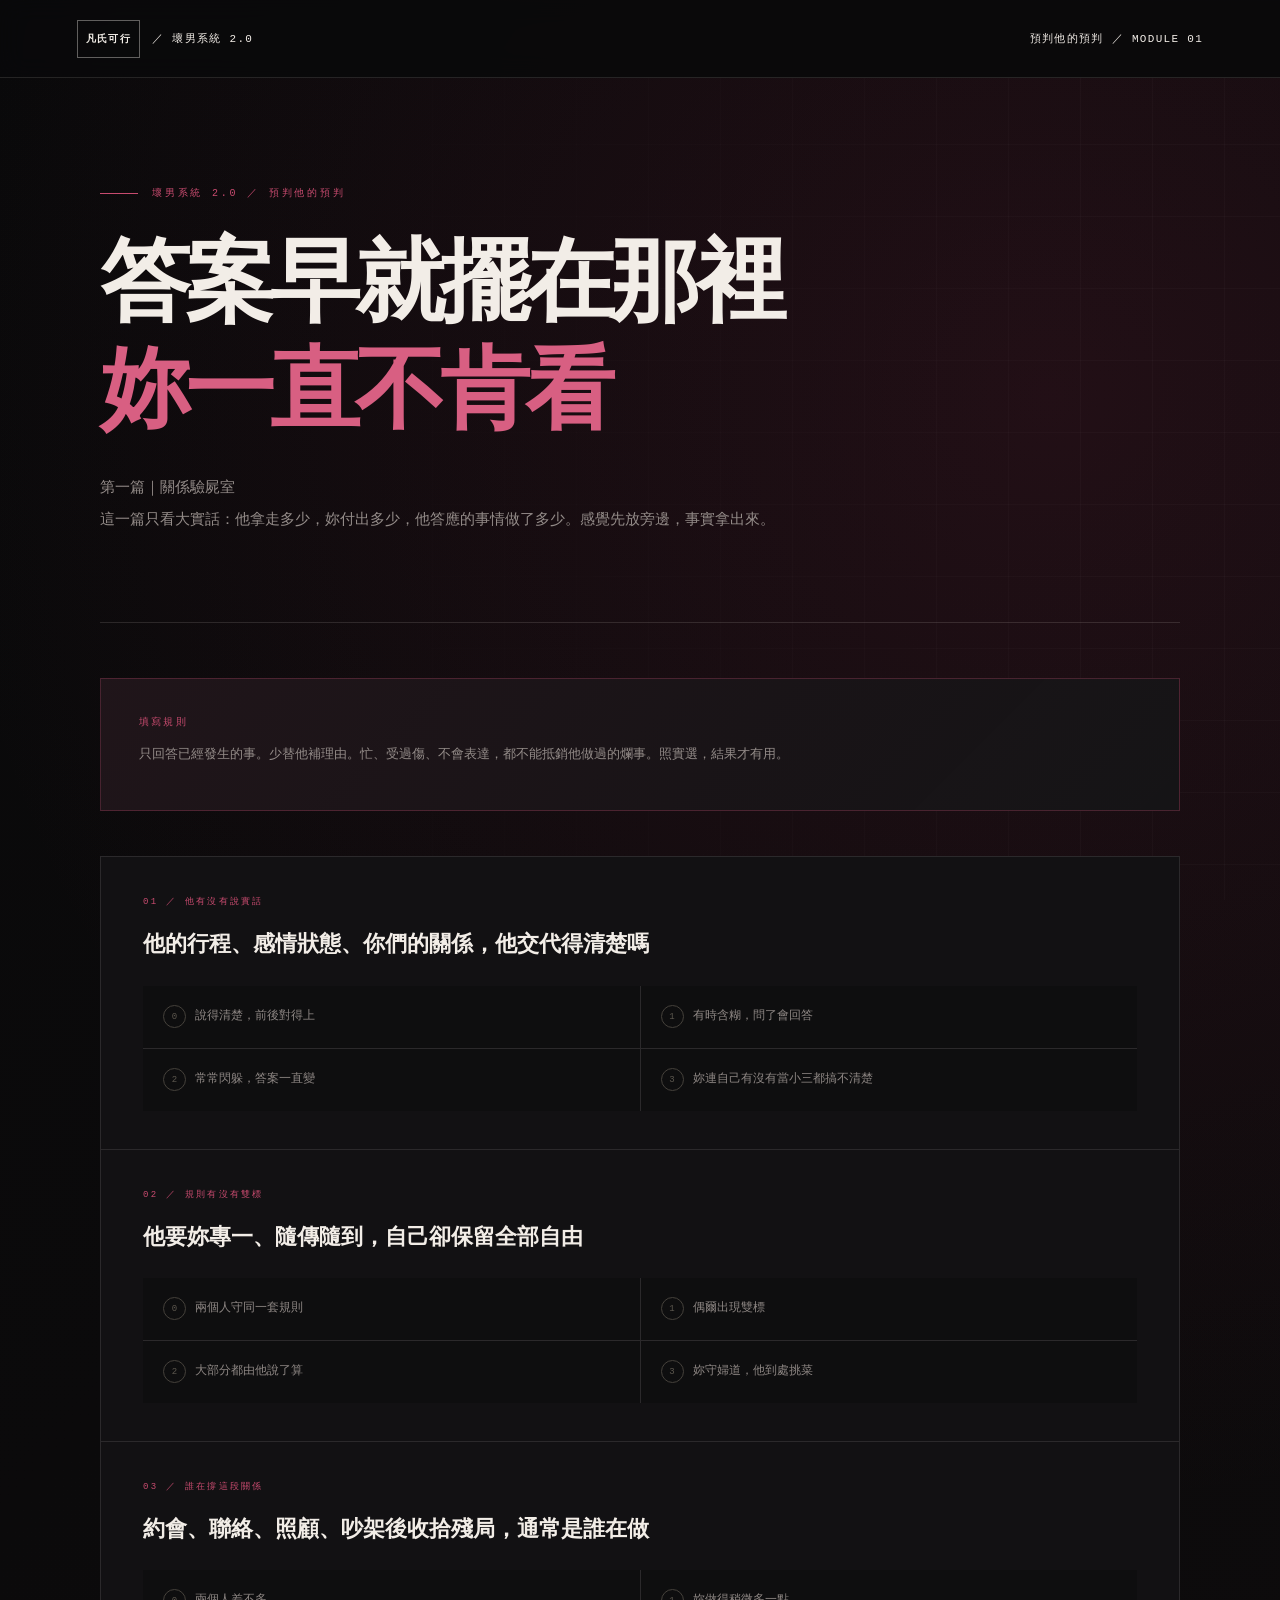
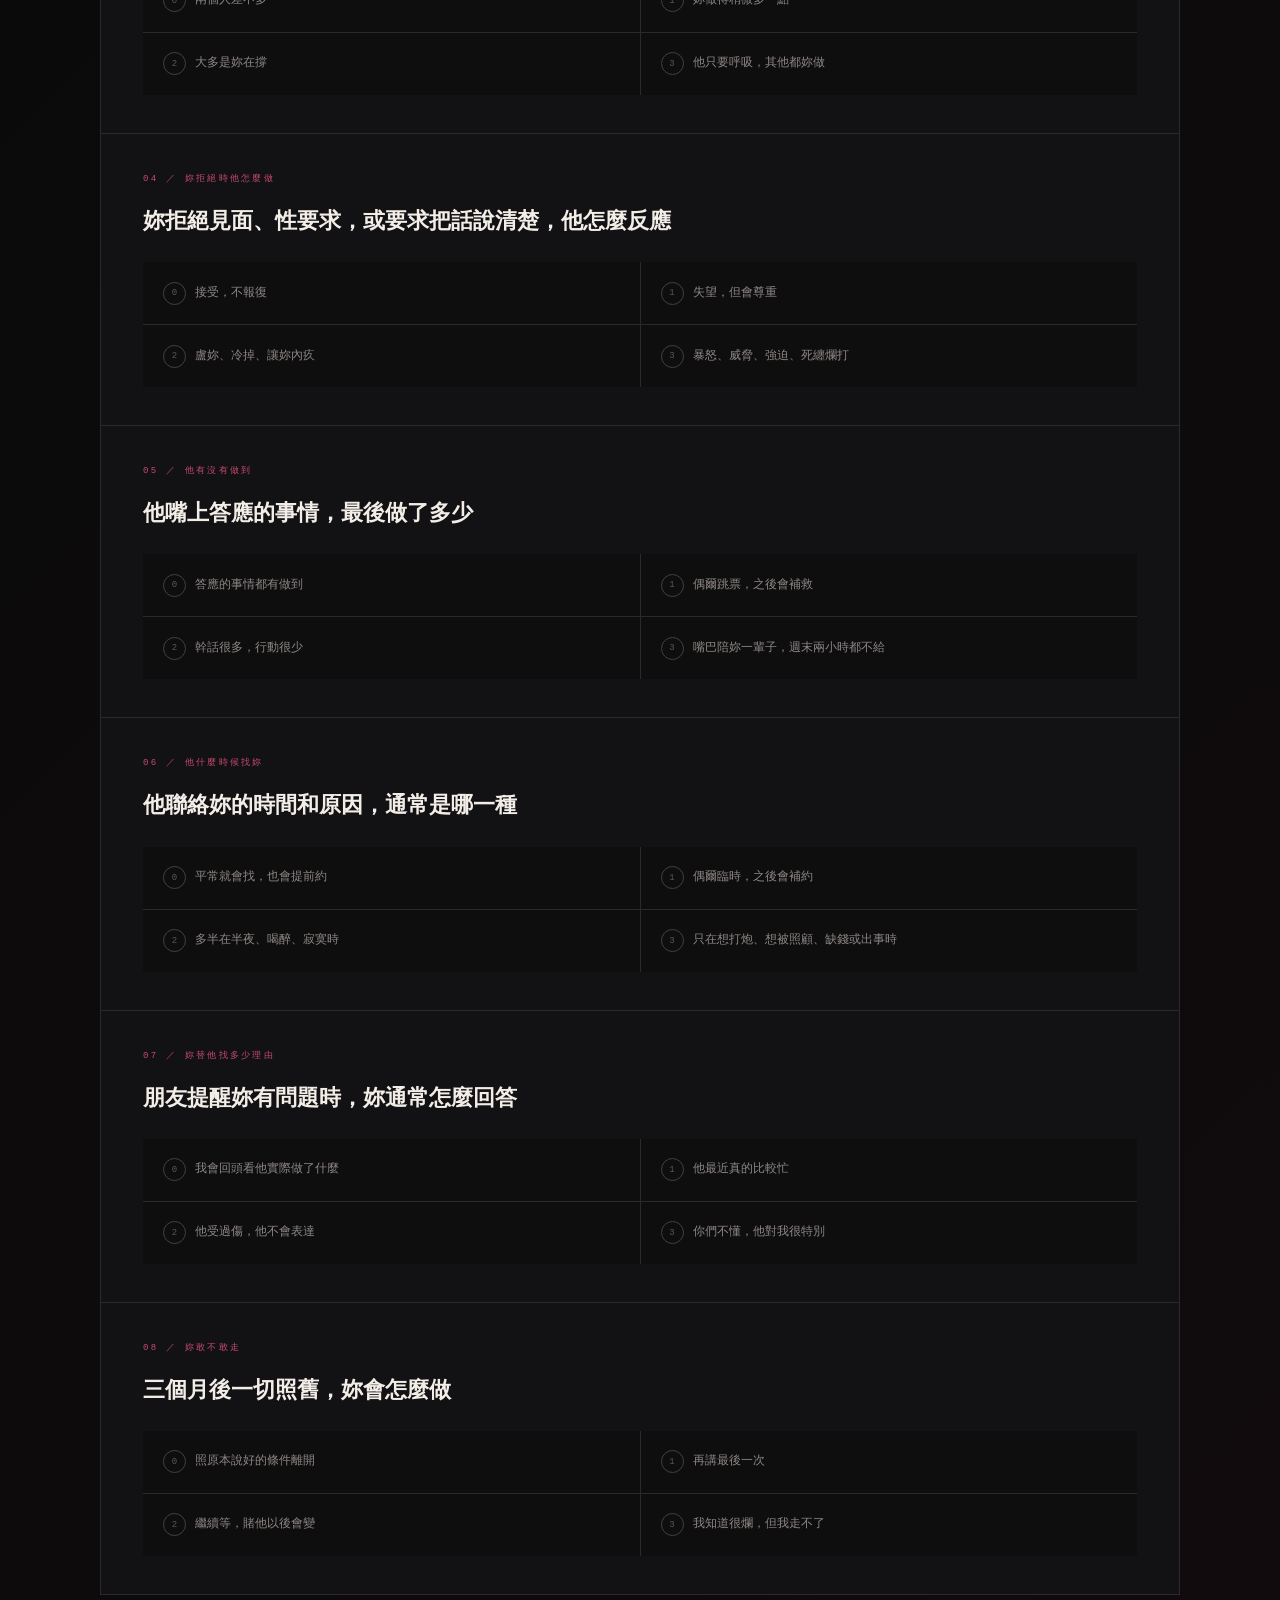
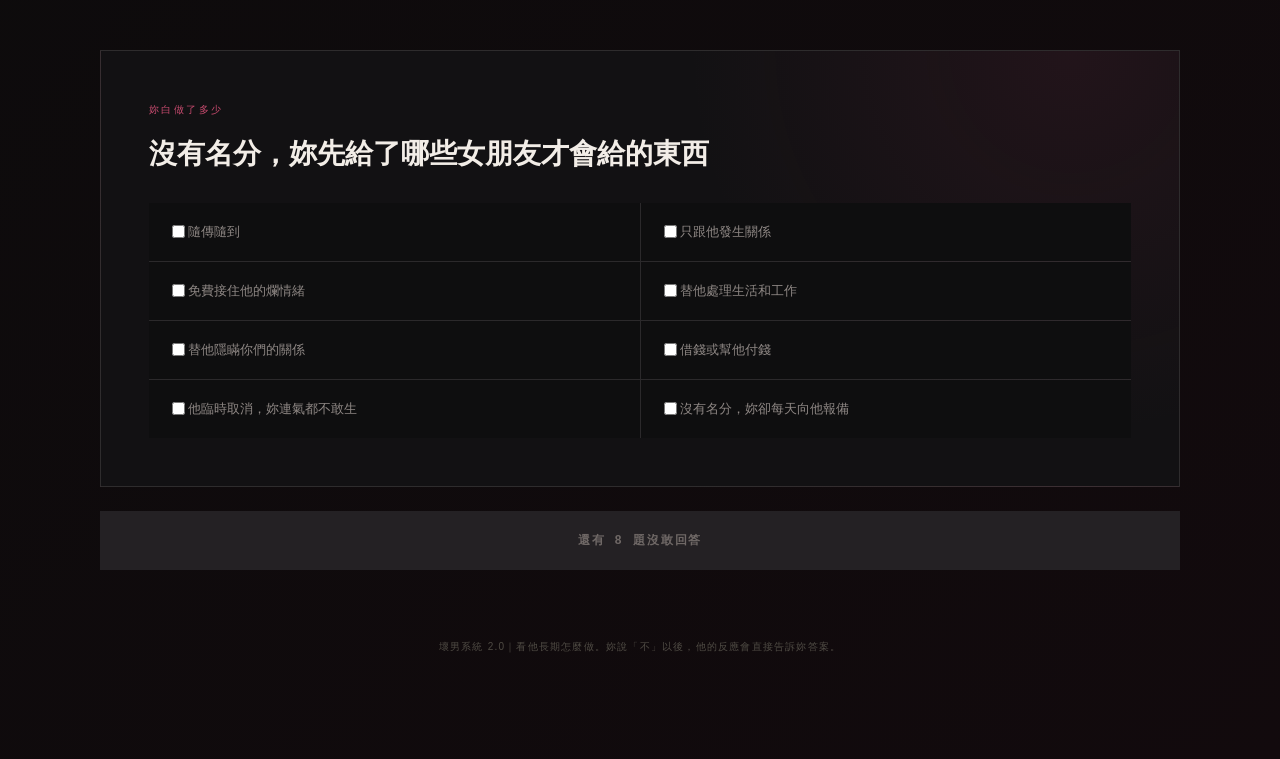
==== lesson-01/index.html @ 3e16510d "Publish 壞男系統 2.0 ten-course site" ====
<!doctype html><html lang="zh-Hant"><head><meta charset="utf-8"><meta name="viewport" content="width=device-width,initial-scale=1"><title>壞男系統 2.0｜預判他的預判｜第一篇關係驗屍室</title><link id="blackGoldTheme" rel="stylesheet" href="壞男系統2.0_黑金主視覺.css"><script defer src="壞男系統2.0_套用主視覺.js"></script><script defer src="壞男系統2.0_凡氏最終診斷.js"></script><script defer src="壞男系統2.0_截圖修正.js"></script><style>
:root{--b:#080808;--c:#111;--w:#eeeae0;--g:#7b766d;--y:#e0b83f;--l:#302d27}*{box-sizing:border-box}body{margin:0;background:radial-gradient(circle at 90% 0,#24200f 0,transparent 25%),var(--b);color:var(--w);font-family:Arial,'Noto Sans TC',sans-serif}.top{height:60px;border-bottom:1px solid var(--l);display:flex;justify-content:space-between;align-items:center;padding:0 5vw;font:11px monospace}.top b{color:var(--y)}.wrap{width:min(820px,92vw);margin:auto;padding:70px 0}.ey{font:10px monospace;color:var(--y);letter-spacing:.2em}.hero h1{font-size:clamp(42px,8vw,78px);line-height:1;margin:18px 0}.hero h1 span{color:var(--y)}.hero p{color:var(--g);line-height:1.9;max-width:650px}.rule{border:1px solid #4a4025;background:#15130c;padding:18px;margin:35px 0}.rule b{font:10px monospace;color:var(--y)}.rule p{color:#958e81;font-size:13px;line-height:1.8}.q{border:1px solid var(--l);background:#0e0d0b;padding:22px;margin:12px 0}.qh{font:10px monospace;color:var(--y)}.q h3{font-size:17px;line-height:1.6}.opts{display:grid;grid-template-columns:1fr 1fr;gap:8px}.opts button{border:1px solid var(--l);background:#141310;color:#817b71;padding:13px;text-align:left;cursor:pointer}.opts button.on{border-color:var(--y);background:#1c190f;color:var(--w)}.opts i{font:9px monospace;color:#5d584f;margin-right:9px}.supply{border:1px solid var(--l);background:var(--c);padding:24px;margin-top:24px}.supply small{font:10px monospace;color:var(--y)}.checks{display:grid;grid-template-columns:1fr 1fr;gap:8px}.checks label{border:1px solid var(--l);padding:12px;color:#817b71;font-size:13px}.checks label.on{border-color:#8d7227;color:var(--w);background:#1a170e}input{accent-color:var(--y)}#submit{width:100%;padding:17px;border:0;background:var(--y);font:bold 12px monospace;margin-top:18px;cursor:pointer}#submit:disabled{background:#292722;color:#666}.report{display:none;border:1px solid #4c4228;margin-top:30px}.score{display:grid;grid-template-columns:210px 1fr}.score>div{padding:28px}.score>div+div{border-left:1px solid var(--l)}.score small,.verdict small{font:9px monospace;color:var(--y)}.score b{font:64px monospace}.score b i{font-size:12px;color:#666}.score h2{font-size:28px;margin:8px 0}.score p{color:#8d867a;line-height:1.8}.table{padding:20px}.row{display:grid;grid-template-columns:1fr 80px 2fr;padding:11px 0;border-bottom:1px solid #27241f;font-size:12px;color:#817b71}.row b{color:var(--w)}.row strong{color:var(--y)}.verdict{border-top:1px solid var(--l);background:#17140c;padding:28px}.verdict p{font-size:20px;font-weight:bold;line-height:1.7}.again{width:100%;padding:14px;background:none;border:1px solid var(--y);color:var(--y);cursor:pointer}.foot{text-align:center;color:#4f4b44;font-size:10px;padding:45px 0}@media(max-width:650px){.opts,.checks,.score{grid-template-columns:1fr}.score>div+div{border-left:0;border-top:1px solid var(--l)}.row{grid-template-columns:80px 55px 1fr}.wrap{padding-top:45px}}
</style></head><body><header class="top"><div><b>凡氏可行</b> ／ 壞男系統 2.0</div><div>預判他的預判 ／ MODULE 01</div></header><main class="wrap"><section class="hero"><div class="ey">壞男系統 2.0 ／ 預判他的預判</div><h1>答案早就擺在那裡<br><span>妳一直不肯看</span></h1><p>第一篇｜關係驗屍室<br>這一篇只看大實話：他拿走多少，妳付出多少，他答應的事情做了多少。感覺先放旁邊，事實拿出來。</p></section><div class="rule"><b>填寫規則</b><p>只回答已經發生的事。少替他補理由。忙、受過傷、不會表達，都不能抵銷他做過的爛事。照實選，結果才有用。</p></div><div id="questions"></div><section class="supply"><small>妳白做了多少</small><h3>沒有名分，妳先給了哪些女朋友才會給的東西</h3><div class="checks" id="checks"></div></section><button id="submit" disabled>還有 8 題沒敢回答</button><section class="report" id="report"><div class="score"><div><small>妳在這段關係吃虧的程度</small><br><b id="total"></b></div><div><small>最後結果</small><h2 id="level"></h2><p id="summary"></p></div></div><div class="table" id="table"></div><div class="verdict"><small>凡氏判決</small><p id="verdict"></p></div><button class="again" onclick="location.reload()">重新測一次</button></section><div class="foot">壞男系統 2.0｜看他長期怎麼做。妳說「不」以後，他的反應會直接告訴妳答案。</div></main><script>
const Q=[['他有沒有說實話','他的行程、感情狀態、你們的關係，他交代得清楚嗎',['說得清楚，前後對得上','有時含糊，問了會回答','常常閃躲，答案一直變','妳連自己有沒有當小三都搞不清楚']],['規則有沒有雙標','他要妳專一、隨傳隨到，自己卻保留全部自由',['兩個人守同一套規則','偶爾出現雙標','大部分都由他說了算','妳守婦道，他到處挑菜']],['誰在撐這段關係','約會、聯絡、照顧、吵架後收拾殘局，通常是誰在做',['兩個人差不多','妳做得稍微多一點','大多是妳在撐','他只要呼吸，其他都妳做']],['妳拒絕時他怎麼做','妳拒絕見面、性要求，或要求把話說清楚，他怎麼反應',['接受，不報復','失望，但會尊重','盧妳、冷掉、讓妳內疚','暴怒、威脅、強迫、死纏爛打']],['他有沒有做到','他嘴上答應的事情，最後做了多少',['答應的事情都有做到','偶爾跳票，之後會補救','幹話很多，行動很少','嘴巴陪妳一輩子，週末兩小時都不給']],['他什麼時候找妳','他聯絡妳的時間和原因，通常是哪一種',['平常就會找，也會提前約','偶爾臨時，之後會補約','多半在半夜、喝醉、寂寞時','只在想打炮、想被照顧、缺錢或出事時']],['妳替他找多少理由','朋友提醒妳有問題時，妳通常怎麼回答',['我會回頭看他實際做了什麼','他最近真的比較忙','他受過傷，他不會表達','你們不懂，他對我很特別']],['妳敢不敢走','三個月後一切照舊，妳會怎麼做',['照原本說好的條件離開','再講最後一次','繼續等，賭他以後會變','我知道很爛，但我走不了']]];
const S=['隨傳隨到','只跟他發生關係','免費接住他的爛情緒','替他處理生活和工作','替他隱瞞你們的關係','借錢或幫他付錢','他臨時取消，妳連氣都不敢生','沒有名分，妳卻每天向他報備'],A=Array(8).fill(-1),C=Array(8).fill(false);const qe=document.querySelector('#questions');Q.forEach((q,i)=>{let x=document.createElement('section');x.className='q';x.innerHTML=`<div class="qh">0${i+1} ／ ${q[0]}</div><h3>${q[1]}</h3><div class="opts">${q[2].map((o,j)=>`<button data-i="${i}" data-v="${j}"><i>${j}</i>${o}</button>`).join('')}</div>`;qe.append(x)});document.querySelectorAll('.opts button').forEach(b=>b.onclick=()=>{let i=+b.dataset.i;A[i]=+b.dataset.v;b.parentElement.querySelectorAll('button').forEach(x=>x.classList.remove('on'));b.classList.add('on');ready()});const ce=document.querySelector('#checks');S.forEach((s,i)=>{let l=document.createElement('label');l.innerHTML=`<input type="checkbox"> ${s}`;l.querySelector('input').onchange=e=>{C[i]=e.target.checked;l.classList.toggle('on',C[i])};ce.append(l)});function ready(){let n=A.filter(x=>x<0).length,bt=document.querySelector('#submit');bt.disabled=n>0;bt.textContent=n?`還有 ${n} 題沒敢回答`:'看結果，別再替他圓 →'}document.querySelector('#submit').onclick=()=>{let t=A.reduce((a,b)=>a+b,0)+C.filter(Boolean).length,L=t>=25?['妳已經被吃乾抹淨','他拿走女朋友能給的全部，責任一毛都沒付。妳每天累得像條狗，他偶爾回一句想妳，妳又繼續幹白工。']:t>=17?['妳吃了很多虧','他已經習慣妳會退、會等、會原諒。妳再不收手，他只會拿得更多。']:t>=9?['問題已經很明顯','妳還有機會停下來。下一次他又開空頭支票，直接看他做了什麼。']:['目前還算正常','兩個人的付出目前接近。繼續看長期行動，別因為幾次表現好就把判斷力交出去。'];total.innerHTML=t+'<i> / 32</i>';level.textContent=L[0];summary.textContent=L[1];table.innerHTML='<div class="row"><span>妳要看的事情</span><span>分數</span><span>直接講</span></div>'+Q.map((q,i)=>`<div class="row"><b>${q[0]}</b><strong>${A[i]} / 3</strong><span>${['目前沒有明顯問題','有問題，繼續看他怎麼做','同樣的爛事已經重複發生','情況很嚴重，別再吞'][A[i]]}</span></div>`).join('')+`<div class="row"><b>妳白做的事</b><strong>${C.filter(Boolean).length} / 8</strong><span>${C.filter(Boolean).length<2?'目前付出還算克制':C.filter(Boolean).length<5?'妳已經做了不少白工':'妳把女朋友該做的全包了，他連男朋友的責任都懶得裝'}</span></div>`;verdict.textContent=t>=17?'他已經知道妳再不爽也會留下。妳的底線每退一次，他就多拿一點。最後被榨乾的人是妳，他照樣拍拍屁股去找下一個。':'現在還來得及。盯著他的長期行動。偶爾對妳好幾天，抵不了他長期把妳晾在旁邊。';report.style.display='block';report.scrollIntoView({behavior:'smooth'})};
</script></body></html>
---- lesson-01/壞男系統2.0_黑金主視覺.css ----
:root{--b:#070707;--c:#111112;--w:#eee8df;--g:#918a86;--y:#d2a928;--l:rgba(255,255,255,.13)}body{background:radial-gradient(circle at 78% 12%,rgba(210,169,40,.13),transparent 28%),linear-gradient(90deg,#050505,#080808 68%,#0c0a05);font-family:Arial,"Noto Sans TC","PingFang TC",sans-serif}body:before{content:"";position:fixed;inset:0;pointer-events:none;background:linear-gradient(rgba(255,255,255,.022) 1px,transparent 1px),linear-gradient(90deg,rgba(255,255,255,.022) 1px,transparent 1px);background-size:72px 72px;mask-image:linear-gradient(90deg,transparent 15%,#000 90%)}.top{position:relative;z-index:2;height:78px;padding:0 6vw;border-color:rgba(255,255,255,.12);letter-spacing:.12em;background:rgba(7,7,7,.82);backdrop-filter:blur(12px)}.top b{display:inline-grid;place-items:center;width:38px;height:38px;margin-right:12px;border:1px solid rgba(255,255,255,.4);color:var(--w);font-family:"Noto Serif TC","Songti TC",serif;font-size:10px}.wrap{position:relative;z-index:1;width:min(1080px,90vw);padding:105px 0}.hero{min-height:440px;display:flex;flex-direction:column;justify-content:center;border-bottom:1px solid var(--l);padding-bottom:85px;margin-bottom:55px}.ey{display:flex;align-items:center;gap:14px;color:#a49d98;letter-spacing:.28em}.ey:before{content:"";width:38px;height:1px;background:var(--y)}.hero h1{max-width:900px;margin:28px 0;font-family:"Noto Serif TC","Songti TC","Times New Roman",serif;font-size:clamp(56px,7vw,94px);font-weight:500;letter-spacing:-.055em;line-height:1.2}.hero p{max-width:720px;margin:0;color:#8f8884;font-size:15px;line-height:2.1}.rule{margin:0 0 45px;padding:32px 38px;border-color:rgba(210,169,40,.3);background:radial-gradient(circle at 0 0,rgba(210,169,40,.1),transparent 45%),#0d0d0e}.rule b{letter-spacing:.22em}.q{position:relative;margin:0;border-color:var(--l);border-bottom:0;padding:38px 42px;background:#101011}.q:last-child{border-bottom:1px solid var(--l)}.q:hover{background:#131314}.qh{font-size:9px;letter-spacing:.25em}.q h3{max-width:730px;margin:18px 0 24px;font-family:"Noto Serif TC","Songti TC",serif;font-size:22px;font-weight:500}.opts{gap:1px;background:var(--l)}.opts button{min-height:62px;border:0;background:#0d0d0e;padding:17px 20px;font-size:12px;line-height:1.55}.opts button:hover{background:#191816;color:#d5cec4}.opts button.on{outline:1px solid var(--y);outline-offset:-1px;background:linear-gradient(135deg,#201b0e,#12110e);color:#fff}.opts i{display:inline-grid;place-items:center;width:23px;height:23px;border:1px solid #45413b;border-radius:50%}.supply{margin-top:55px;padding:48px;border-color:var(--l);background:radial-gradient(circle at 90% 0,rgba(210,169,40,.1),transparent 32%),#101011}.supply small{letter-spacing:.24em}.supply h3{margin:18px 0 30px;font-family:"Noto Serif TC","Songti TC",serif;font-size:28px;font-weight:500}.checks{gap:1px;background:var(--l)}.checks label{min-height:58px;display:flex;align-items:center;border:0;background:#0c0c0d;padding:16px 19px}.checks label.on{outline:1px solid var(--y);outline-offset:-1px;background:#1a170d}#submit{margin-top:24px;padding:21px;background:#b48e1e;color:#fff;letter-spacing:.16em;transition:.25s}#submit:not(:disabled):hover{background:#d2a928;transform:translateY(-2px);box-shadow:0 18px 55px rgba(210,169,40,.2)}.report{margin-top:70px;border-color:rgba(210,169,40,.35);background:radial-gradient(circle at 85% 10%,rgba(210,169,40,.1),transparent 32%),#0c0c0d;box-shadow:0 35px 100px rgba(0,0,0,.5)}.score{grid-template-columns:300px 1fr}.score>div{padding:52px}.score>div+div{border-color:var(--l)}.score b{display:block;margin-top:17px;font-family:"Times New Roman",serif;font-size:84px;font-weight:400}.score h2{font-family:"Noto Serif TC","Songti TC",serif;font-size:38px;font-weight:500}.table{padding:30px 50px}.row{padding:16px 0;border-color:var(--l);font-size:13px}.verdict{padding:48px 52px;border-color:rgba(210,169,40,.28);background:#17140c}.verdict p{max-width:850px;margin-bottom:0;font-family:"Noto Serif TC","Songti TC",serif;font-size:25px;font-weight:500;line-height:1.8}.again{padding:19px;border-color:rgba(255,255,255,.25);color:#c8c0b5;letter-spacing:.14em}.again:hover{background:#eee8df;color:#111}.foot{padding:70px 0 0;letter-spacing:.12em}@media(max-width:650px){.top{height:66px;padding:0 18px}.top b{width:32px;height:32px}.top div:last-child{font-size:8px}.wrap{width:91vw;padding:62px 0}.hero{min-height:360px;padding-bottom:55px}.hero h1{font-size:47px}.hero p{font-size:13px}.rule,.q,.supply{padding:26px 22px}.q h3{font-size:19px}.score{grid-template-columns:1fr}.score>div{padding:32px}.table{padding:20px}.verdict{padding:32px 25px}.verdict p{font-size:21px}}
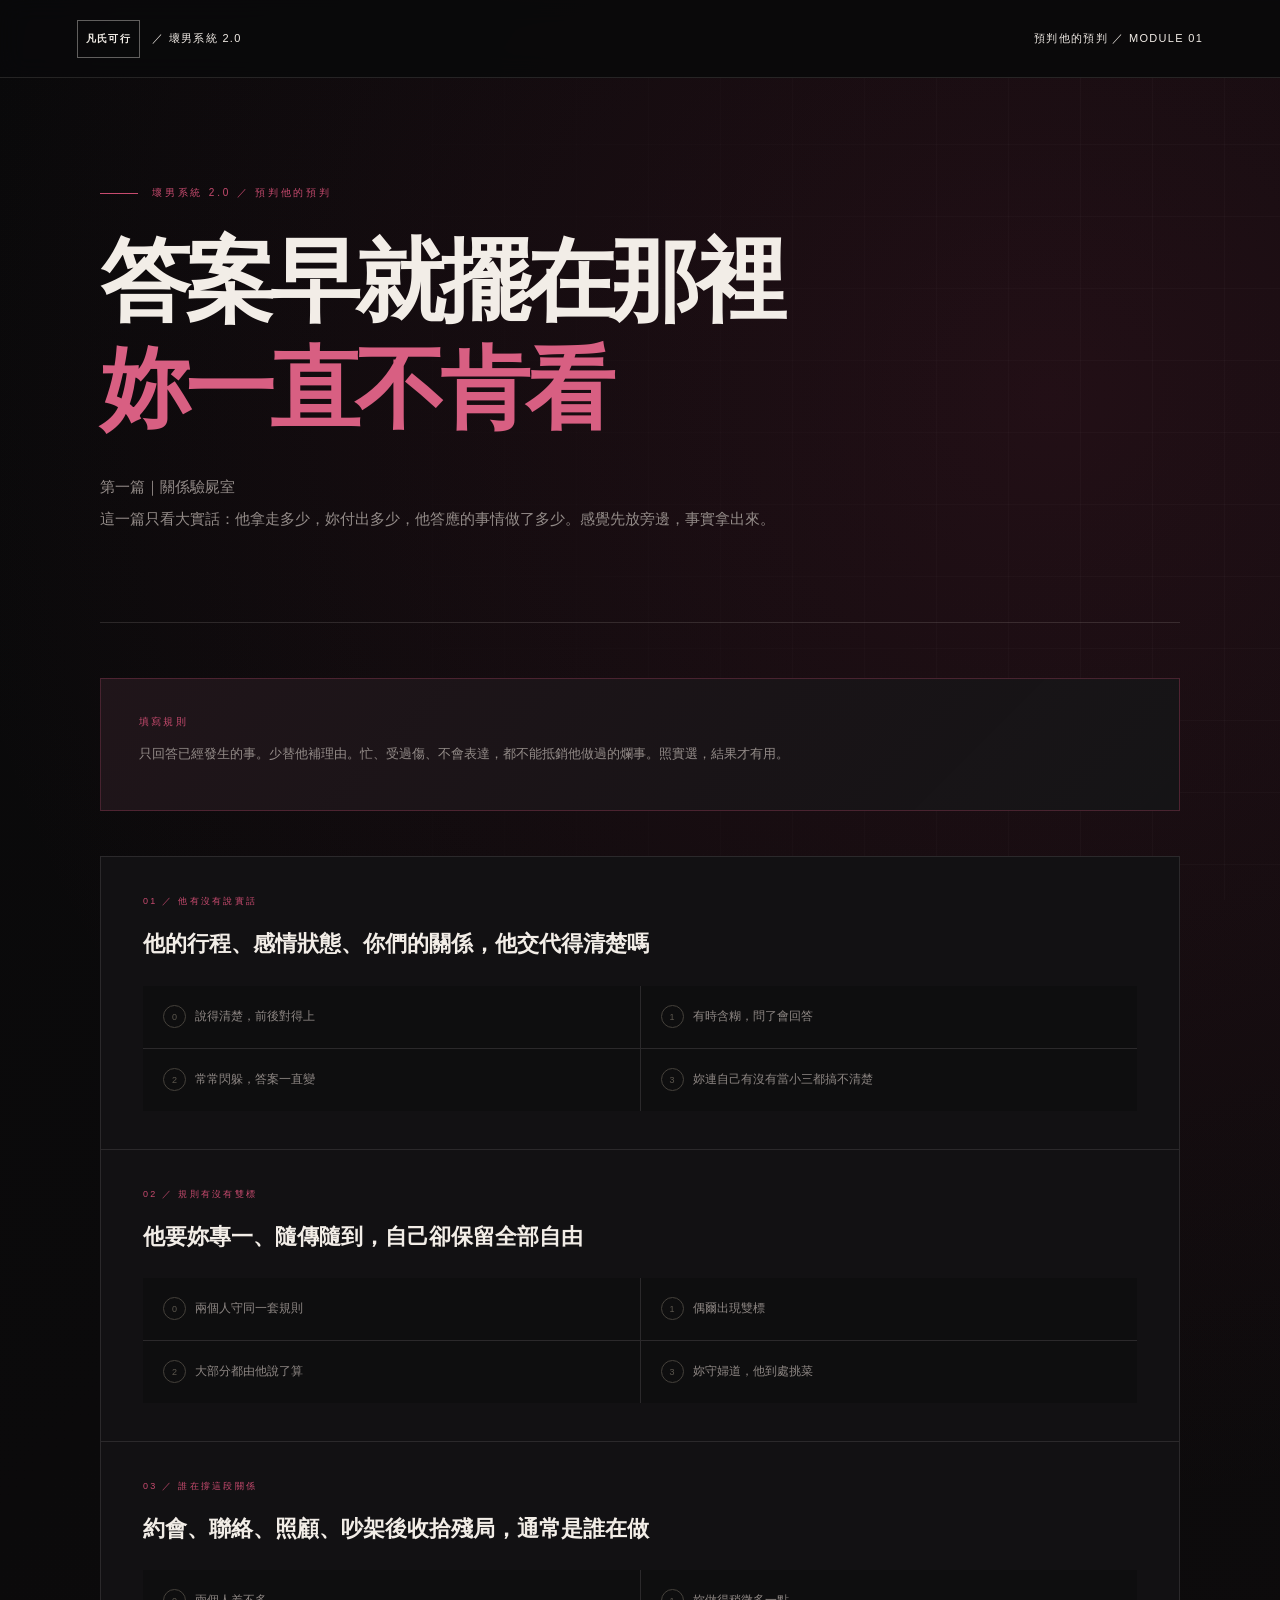
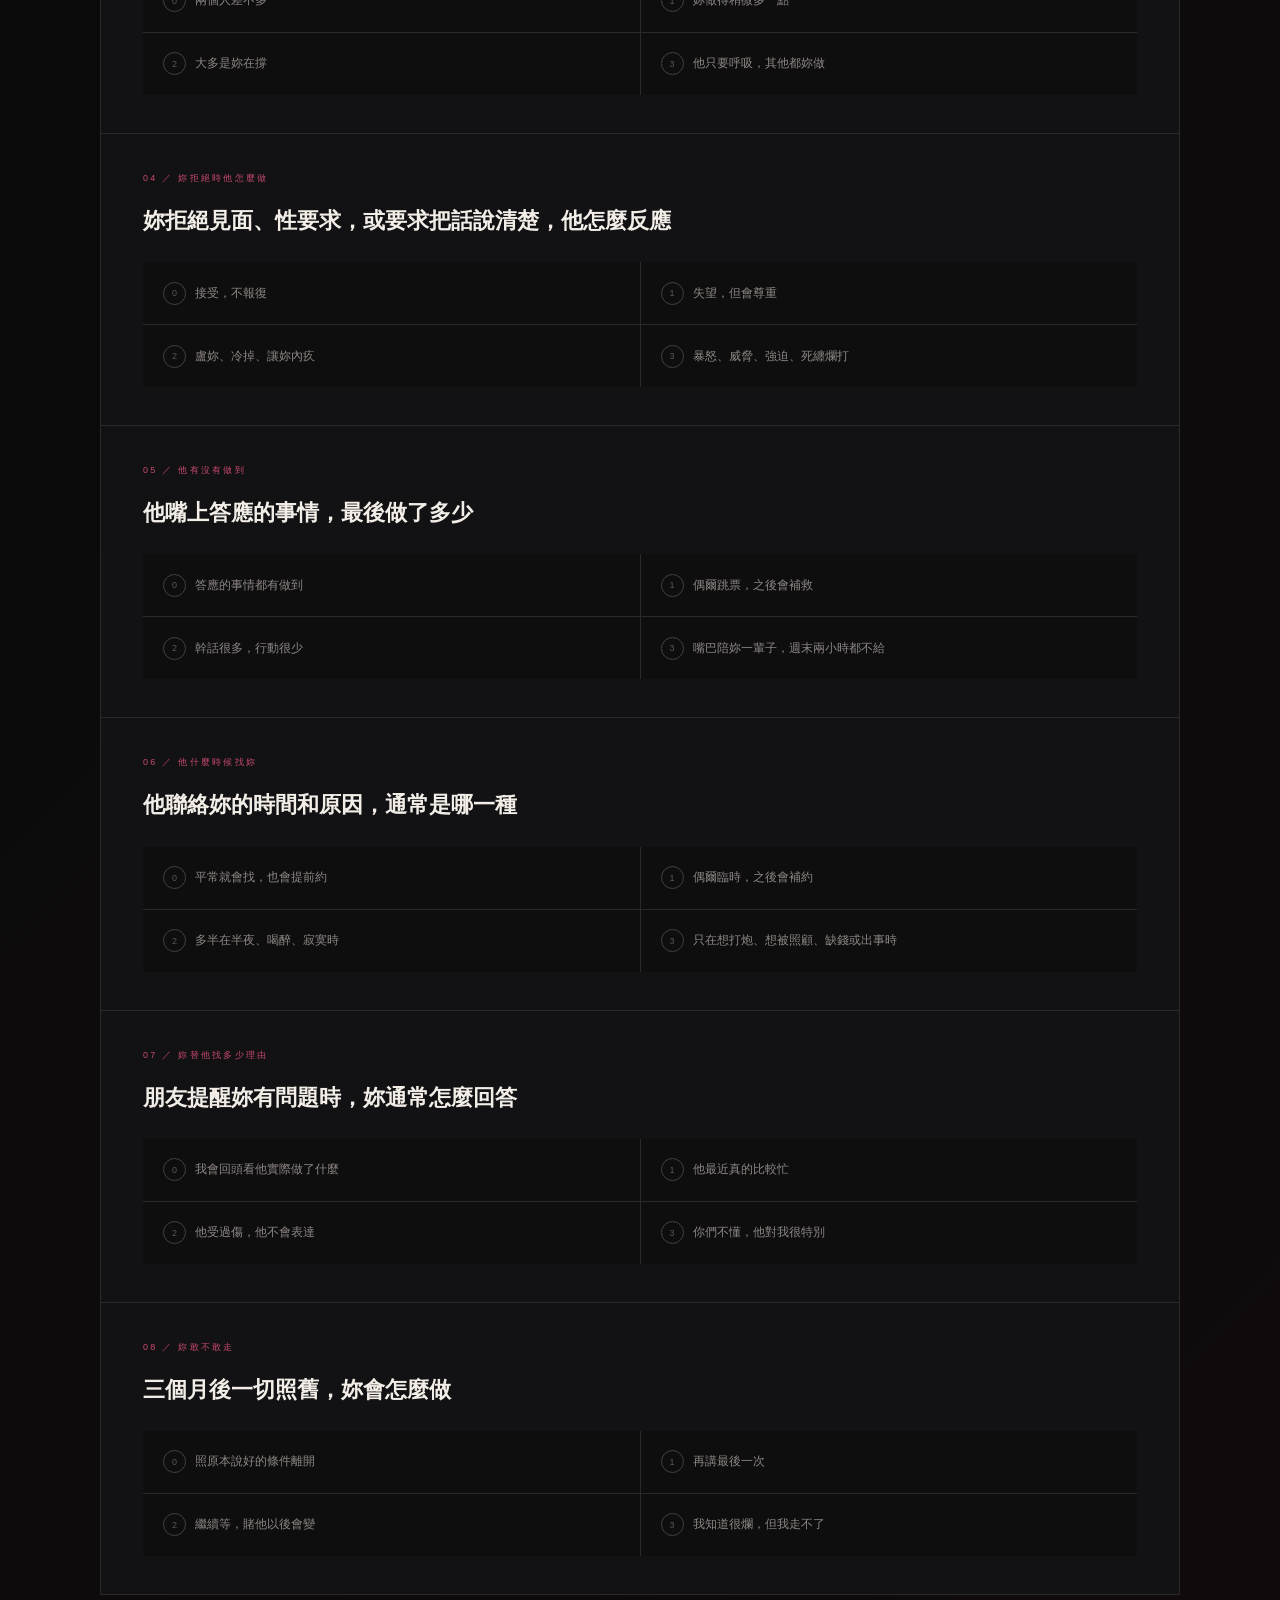
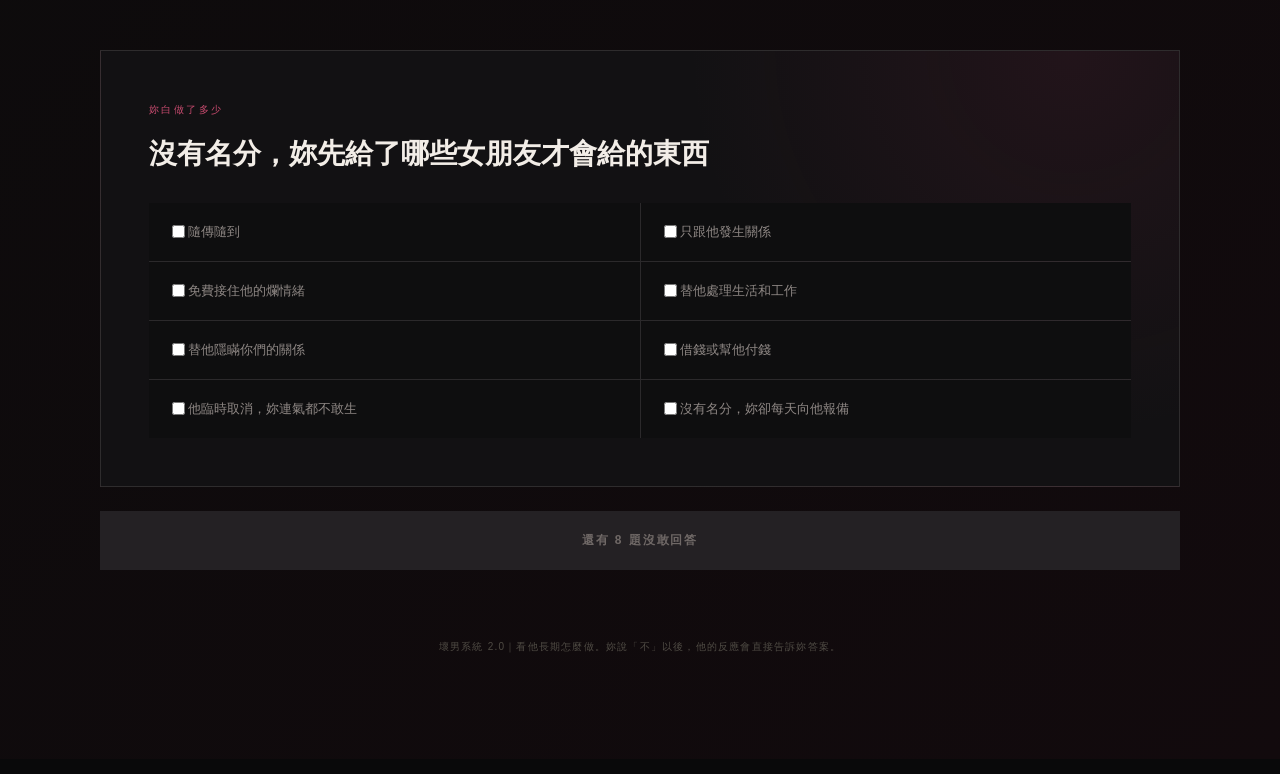
==== commit 109d476a: "Bust mobile font stylesheet cache" ====
--- a/lesson-01/index.html
+++ b/lesson-01/index.html
@@ -1,4 +1,4 @@
-<!doctype html><html lang="zh-Hant"><head><meta charset="utf-8"><meta name="viewport" content="width=device-width,initial-scale=1"><title>壞男系統 2.0｜預判他的預判｜第一篇關係驗屍室</title><link id="blackGoldTheme" rel="stylesheet" href="壞男系統2.0_黑金主視覺.css"><script defer src="壞男系統2.0_套用主視覺.js"></script><script defer src="壞男系統2.0_凡氏最終診斷.js"></script><script defer src="壞男系統2.0_截圖修正.js"></script><style>
+<!doctype html><html lang="zh-Hant"><head><meta charset="utf-8"><meta name="viewport" content="width=device-width,initial-scale=1"><title>壞男系統 2.0｜預判他的預判｜第一篇關係驗屍室</title><link id="blackGoldTheme" rel="stylesheet" href="壞男系統2.0_黑金主視覺.css?v=20260719-2"><script defer src="壞男系統2.0_套用主視覺.js"></script><script defer src="壞男系統2.0_凡氏最終診斷.js"></script><script defer src="壞男系統2.0_截圖修正.js"></script><style>
 :root{--b:#080808;--c:#111;--w:#eeeae0;--g:#7b766d;--y:#e0b83f;--l:#302d27}*{box-sizing:border-box}body{margin:0;background:radial-gradient(circle at 90% 0,#24200f 0,transparent 25%),var(--b);color:var(--w);font-family:Arial,'Noto Sans TC',sans-serif}.top{height:60px;border-bottom:1px solid var(--l);display:flex;justify-content:space-between;align-items:center;padding:0 5vw;font:11px monospace}.top b{color:var(--y)}.wrap{width:min(820px,92vw);margin:auto;padding:70px 0}.ey{font:10px monospace;color:var(--y);letter-spacing:.2em}.hero h1{font-size:clamp(42px,8vw,78px);line-height:1;margin:18px 0}.hero h1 span{color:var(--y)}.hero p{color:var(--g);line-height:1.9;max-width:650px}.rule{border:1px solid #4a4025;background:#15130c;padding:18px;margin:35px 0}.rule b{font:10px monospace;color:var(--y)}.rule p{color:#958e81;font-size:13px;line-height:1.8}.q{border:1px solid var(--l);background:#0e0d0b;padding:22px;margin:12px 0}.qh{font:10px monospace;color:var(--y)}.q h3{font-size:17px;line-height:1.6}.opts{display:grid;grid-template-columns:1fr 1fr;gap:8px}.opts button{border:1px solid var(--l);background:#141310;color:#817b71;padding:13px;text-align:left;cursor:pointer}.opts button.on{border-color:var(--y);background:#1c190f;color:var(--w)}.opts i{font:9px monospace;color:#5d584f;margin-right:9px}.supply{border:1px solid var(--l);background:var(--c);padding:24px;margin-top:24px}.supply small{font:10px monospace;color:var(--y)}.checks{display:grid;grid-template-columns:1fr 1fr;gap:8px}.checks label{border:1px solid var(--l);padding:12px;color:#817b71;font-size:13px}.checks label.on{border-color:#8d7227;color:var(--w);background:#1a170e}input{accent-color:var(--y)}#submit{width:100%;padding:17px;border:0;background:var(--y);font:bold 12px monospace;margin-top:18px;cursor:pointer}#submit:disabled{background:#292722;color:#666}.report{display:none;border:1px solid #4c4228;margin-top:30px}.score{display:grid;grid-template-columns:210px 1fr}.score>div{padding:28px}.score>div+div{border-left:1px solid var(--l)}.score small,.verdict small{font:9px monospace;color:var(--y)}.score b{font:64px monospace}.score b i{font-size:12px;color:#666}.score h2{font-size:28px;margin:8px 0}.score p{color:#8d867a;line-height:1.8}.table{padding:20px}.row{display:grid;grid-template-columns:1fr 80px 2fr;padding:11px 0;border-bottom:1px solid #27241f;font-size:12px;color:#817b71}.row b{color:var(--w)}.row strong{color:var(--y)}.verdict{border-top:1px solid var(--l);background:#17140c;padding:28px}.verdict p{font-size:20px;font-weight:bold;line-height:1.7}.again{width:100%;padding:14px;background:none;border:1px solid var(--y);color:var(--y);cursor:pointer}.foot{text-align:center;color:#4f4b44;font-size:10px;padding:45px 0}@media(max-width:650px){.opts,.checks,.score{grid-template-columns:1fr}.score>div+div{border-left:0;border-top:1px solid var(--l)}.row{grid-template-columns:80px 55px 1fr}.wrap{padding-top:45px}}
 </style></head><body><header class="top"><div><b>凡氏可行</b> ／ 壞男系統 2.0</div><div>預判他的預判 ／ MODULE 01</div></header><main class="wrap"><section class="hero"><div class="ey">壞男系統 2.0 ／ 預判他的預判</div><h1>答案早就擺在那裡<br><span>妳一直不肯看</span></h1><p>第一篇｜關係驗屍室<br>這一篇只看大實話：他拿走多少，妳付出多少，他答應的事情做了多少。感覺先放旁邊，事實拿出來。</p></section><div class="rule"><b>填寫規則</b><p>只回答已經發生的事。少替他補理由。忙、受過傷、不會表達，都不能抵銷他做過的爛事。照實選，結果才有用。</p></div><div id="questions"></div><section class="supply"><small>妳白做了多少</small><h3>沒有名分，妳先給了哪些女朋友才會給的東西</h3><div class="checks" id="checks"></div></section><button id="submit" disabled>還有 8 題沒敢回答</button><section class="report" id="report"><div class="score"><div><small>妳在這段關係吃虧的程度</small><br><b id="total"></b></div><div><small>最後結果</small><h2 id="level"></h2><p id="summary"></p></div></div><div class="table" id="table"></div><div class="verdict"><small>凡氏判決</small><p id="verdict"></p></div><button class="again" onclick="location.reload()">重新測一次</button></section><div class="foot">壞男系統 2.0｜看他長期怎麼做。妳說「不」以後，他的反應會直接告訴妳答案。</div></main><script>
 const Q=[['他有沒有說實話','他的行程、感情狀態、你們的關係，他交代得清楚嗎',['說得清楚，前後對得上','有時含糊，問了會回答','常常閃躲，答案一直變','妳連自己有沒有當小三都搞不清楚']],['規則有沒有雙標','他要妳專一、隨傳隨到，自己卻保留全部自由',['兩個人守同一套規則','偶爾出現雙標','大部分都由他說了算','妳守婦道，他到處挑菜']],['誰在撐這段關係','約會、聯絡、照顧、吵架後收拾殘局，通常是誰在做',['兩個人差不多','妳做得稍微多一點','大多是妳在撐','他只要呼吸，其他都妳做']],['妳拒絕時他怎麼做','妳拒絕見面、性要求，或要求把話說清楚，他怎麼反應',['接受，不報復','失望，但會尊重','盧妳、冷掉、讓妳內疚','暴怒、威脅、強迫、死纏爛打']],['他有沒有做到','他嘴上答應的事情，最後做了多少',['答應的事情都有做到','偶爾跳票，之後會補救','幹話很多，行動很少','嘴巴陪妳一輩子，週末兩小時都不給']],['他什麼時候找妳','他聯絡妳的時間和原因，通常是哪一種',['平常就會找，也會提前約','偶爾臨時，之後會補約','多半在半夜、喝醉、寂寞時','只在想打炮、想被照顧、缺錢或出事時']],['妳替他找多少理由','朋友提醒妳有問題時，妳通常怎麼回答',['我會回頭看他實際做了什麼','他最近真的比較忙','他受過傷，他不會表達','你們不懂，他對我很特別']],['妳敢不敢走','三個月後一切照舊，妳會怎麼做',['照原本說好的條件離開','再講最後一次','繼續等，賭他以後會變','我知道很爛，但我走不了']]];
--- a/lesson-01/壞男系統2.0_黑金主視覺.css
+++ b/lesson-01/壞男系統2.0_黑金主視覺.css
@@ -1 +1,5 @@
+@import url("https://fonts.googleapis.com/css2?family=Noto+Sans+TC:wght@400;500;600;700;900&family=Noto+Serif+TC:wght@600;700;900&display=swap");
 :root{--b:#070707;--c:#111112;--w:#eee8df;--g:#918a86;--y:#d2a928;--l:rgba(255,255,255,.13)}body{background:radial-gradient(circle at 78% 12%,rgba(210,169,40,.13),transparent 28%),linear-gradient(90deg,#050505,#080808 68%,#0c0a05);font-family:Arial,"Noto Sans TC","PingFang TC",sans-serif}body:before{content:"";position:fixed;inset:0;pointer-events:none;background:linear-gradient(rgba(255,255,255,.022) 1px,transparent 1px),linear-gradient(90deg,rgba(255,255,255,.022) 1px,transparent 1px);background-size:72px 72px;mask-image:linear-gradient(90deg,transparent 15%,#000 90%)}.top{position:relative;z-index:2;height:78px;padding:0 6vw;border-color:rgba(255,255,255,.12);letter-spacing:.12em;background:rgba(7,7,7,.82);backdrop-filter:blur(12px)}.top b{display:inline-grid;place-items:center;width:38px;height:38px;margin-right:12px;border:1px solid rgba(255,255,255,.4);color:var(--w);font-family:"Noto Serif TC","Songti TC",serif;font-size:10px}.wrap{position:relative;z-index:1;width:min(1080px,90vw);padding:105px 0}.hero{min-height:440px;display:flex;flex-direction:column;justify-content:center;border-bottom:1px solid var(--l);padding-bottom:85px;margin-bottom:55px}.ey{display:flex;align-items:center;gap:14px;color:#a49d98;letter-spacing:.28em}.ey:before{content:"";width:38px;height:1px;background:var(--y)}.hero h1{max-width:900px;margin:28px 0;font-family:"Noto Serif TC","Songti TC","Times New Roman",serif;font-size:clamp(56px,7vw,94px);font-weight:500;letter-spacing:-.055em;line-height:1.2}.hero p{max-width:720px;margin:0;color:#8f8884;font-size:15px;line-height:2.1}.rule{margin:0 0 45px;padding:32px 38px;border-color:rgba(210,169,40,.3);background:radial-gradient(circle at 0 0,rgba(210,169,40,.1),transparent 45%),#0d0d0e}.rule b{letter-spacing:.22em}.q{position:relative;margin:0;border-color:var(--l);border-bottom:0;padding:38px 42px;background:#101011}.q:last-child{border-bottom:1px solid var(--l)}.q:hover{background:#131314}.qh{font-size:9px;letter-spacing:.25em}.q h3{max-width:730px;margin:18px 0 24px;font-family:"Noto Serif TC","Songti TC",serif;font-size:22px;font-weight:500}.opts{gap:1px;background:var(--l)}.opts button{min-height:62px;border:0;background:#0d0d0e;padding:17px 20px;font-size:12px;line-height:1.55}.opts button:hover{background:#191816;color:#d5cec4}.opts button.on{outline:1px solid var(--y);outline-offset:-1px;background:linear-gradient(135deg,#201b0e,#12110e);color:#fff}.opts i{display:inline-grid;place-items:center;width:23px;height:23px;border:1px solid #45413b;border-radius:50%}.supply{margin-top:55px;padding:48px;border-color:var(--l);background:radial-gradient(circle at 90% 0,rgba(210,169,40,.1),transparent 32%),#101011}.supply small{letter-spacing:.24em}.supply h3{margin:18px 0 30px;font-family:"Noto Serif TC","Songti TC",serif;font-size:28px;font-weight:500}.checks{gap:1px;background:var(--l)}.checks label{min-height:58px;display:flex;align-items:center;border:0;background:#0c0c0d;padding:16px 19px}.checks label.on{outline:1px solid var(--y);outline-offset:-1px;background:#1a170d}#submit{margin-top:24px;padding:21px;background:#b48e1e;color:#fff;letter-spacing:.16em;transition:.25s}#submit:not(:disabled):hover{background:#d2a928;transform:translateY(-2px);box-shadow:0 18px 55px rgba(210,169,40,.2)}.report{margin-top:70px;border-color:rgba(210,169,40,.35);background:radial-gradient(circle at 85% 10%,rgba(210,169,40,.1),transparent 32%),#0c0c0d;box-shadow:0 35px 100px rgba(0,0,0,.5)}.score{grid-template-columns:300px 1fr}.score>div{padding:52px}.score>div+div{border-color:var(--l)}.score b{display:block;margin-top:17px;font-family:"Times New Roman",serif;font-size:84px;font-weight:400}.score h2{font-family:"Noto Serif TC","Songti TC",serif;font-size:38px;font-weight:500}.table{padding:30px 50px}.row{padding:16px 0;border-color:var(--l);font-size:13px}.verdict{padding:48px 52px;border-color:rgba(210,169,40,.28);background:#17140c}.verdict p{max-width:850px;margin-bottom:0;font-family:"Noto Serif TC","Songti TC",serif;font-size:25px;font-weight:500;line-height:1.8}.again{padding:19px;border-color:rgba(255,255,255,.25);color:#c8c0b5;letter-spacing:.14em}.again:hover{background:#eee8df;color:#111}.foot{padding:70px 0 0;letter-spacing:.12em}@media(max-width:650px){.top{height:66px;padding:0 18px}.top b{width:32px;height:32px}.top div:last-child{font-size:8px}.wrap{width:91vw;padding:62px 0}.hero{min-height:360px;padding-bottom:55px}.hero h1{font-size:47px}.hero p{font-size:13px}.rule,.q,.supply{padding:26px 22px}.q h3{font-size:19px}.score{grid-template-columns:1fr}.score>div{padding:32px}.table{padding:20px}.verdict{padding:32px 25px}.verdict p{font-size:21px}}
+
+/* 統一字體：所有裝置固定載入思源黑體，標題使用思源宋體粗體 */
+html body,html body *{font-family:"Noto Sans TC","Source Han Sans TC",sans-serif!important}html body h1,html body h2,html body h3,html body .hero h1,html body .hero h2,html body .section h2,html body .scene h2,html body .score h2,html body .verdict p,html body .community h2,html body .module b,html body .rank strong{font-family:"Noto Serif TC","Source Han Serif TC",serif!important;font-weight:700!important}
